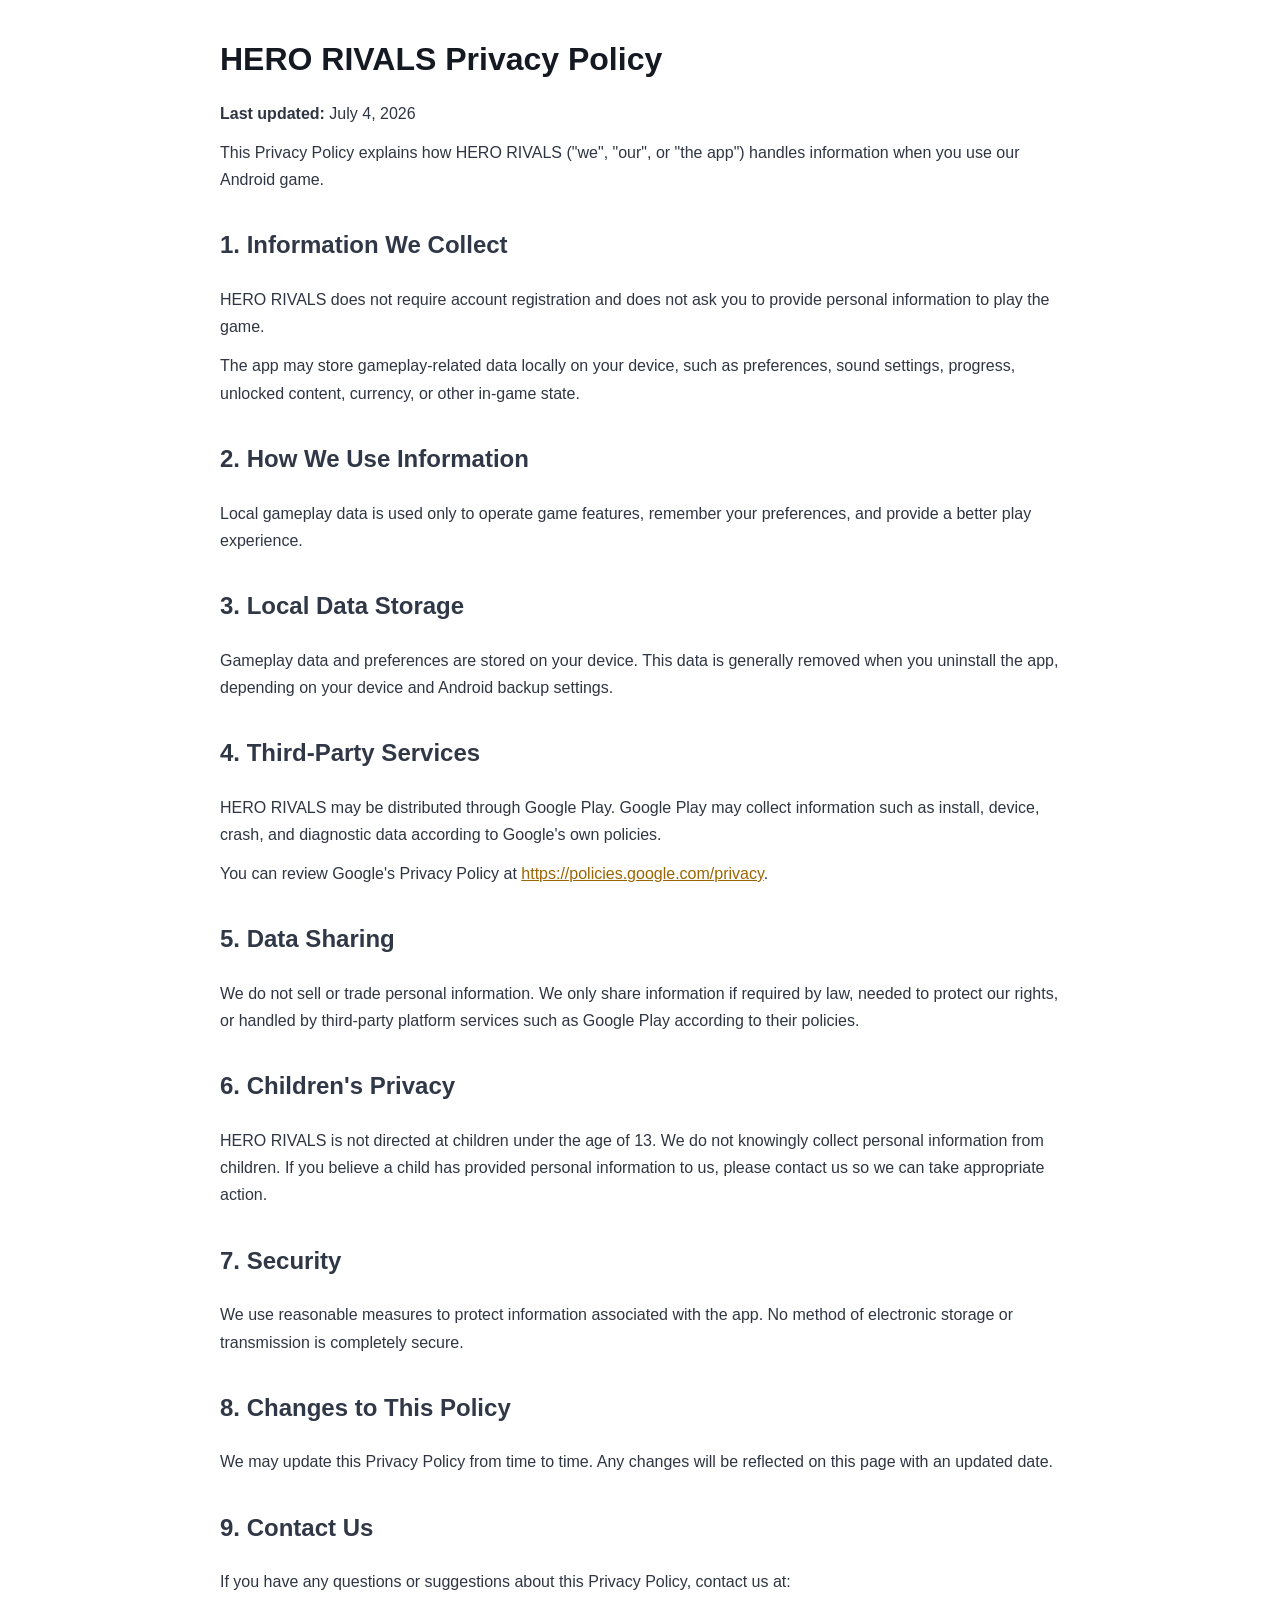
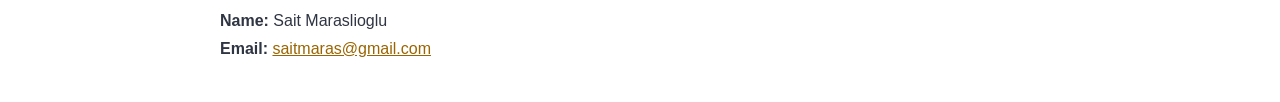
==== privacy-policy.html @ bdc84475 "Add files via upload" ====
<!DOCTYPE html>
<html lang="en">

<head>
  <meta charset="UTF-8" />
  <meta name="viewport" content="width=device-width, initial-scale=1.0" />
  <title>HERO RIVALS - Privacy Policy</title>
  <style>
    body {
      font-family: Arial, sans-serif;
      max-width: 840px;
      margin: 40px auto;
      padding: 0 20px;
      color: #2f3542;
      line-height: 1.7;
    }

    h1 {
      color: #151922;
      line-height: 1.2;
    }

    h2 {
      color: #303746;
      margin-top: 32px;
    }

    p {
      margin: 12px 0;
    }

    a {
      color: #9a6500;
    }
  </style>
</head>

<body>
  <h1>HERO RIVALS Privacy Policy</h1>
  <p><strong>Last updated:</strong> July 4, 2026</p>

  <p>
    This Privacy Policy explains how HERO RIVALS ("we", "our", or "the app")
    handles information when you use our Android game.
  </p>

  <h2>1. Information We Collect</h2>
  <p>
    HERO RIVALS does not require account registration and does not ask you to
    provide personal information to play the game.
  </p>
  <p>
    The app may store gameplay-related data locally on your device, such as
    preferences, sound settings, progress, unlocked content, currency, or other
    in-game state.
  </p>

  <h2>2. How We Use Information</h2>
  <p>
    Local gameplay data is used only to operate game features, remember your
    preferences, and provide a better play experience.
  </p>

  <h2>3. Local Data Storage</h2>
  <p>
    Gameplay data and preferences are stored on your device. This data is
    generally removed when you uninstall the app, depending on your device and
    Android backup settings.
  </p>

  <h2>4. Third-Party Services</h2>
  <p>
    HERO RIVALS may be distributed through Google Play. Google Play may collect
    information such as install, device, crash, and diagnostic data according to
    Google's own policies.
  </p>
  <p>
    You can review Google's Privacy Policy at
    <a href="https://policies.google.com/privacy" target="_blank" rel="noopener">https://policies.google.com/privacy</a>.
  </p>

  <h2>5. Data Sharing</h2>
  <p>
    We do not sell or trade personal information. We only share information if
    required by law, needed to protect our rights, or handled by third-party
    platform services such as Google Play according to their policies.
  </p>

  <h2>6. Children's Privacy</h2>
  <p>
    HERO RIVALS is not directed at children under the age of 13. We do not
    knowingly collect personal information from children. If you believe a child
    has provided personal information to us, please contact us so we can take
    appropriate action.
  </p>

  <h2>7. Security</h2>
  <p>
    We use reasonable measures to protect information associated with the app.
    No method of electronic storage or transmission is completely secure.
  </p>

  <h2>8. Changes to This Policy</h2>
  <p>
    We may update this Privacy Policy from time to time. Any changes will be
    reflected on this page with an updated date.
  </p>

  <h2>9. Contact Us</h2>
  <p>
    If you have any questions or suggestions about this Privacy Policy, contact
    us at:
  </p>
  <p>
    <strong>Name:</strong> Sait Maraslioglu<br />
    <strong>Email:</strong> <a href="mailto:saitmaras@gmail.com">saitmaras@gmail.com</a>
  </p>
</body>

</html>
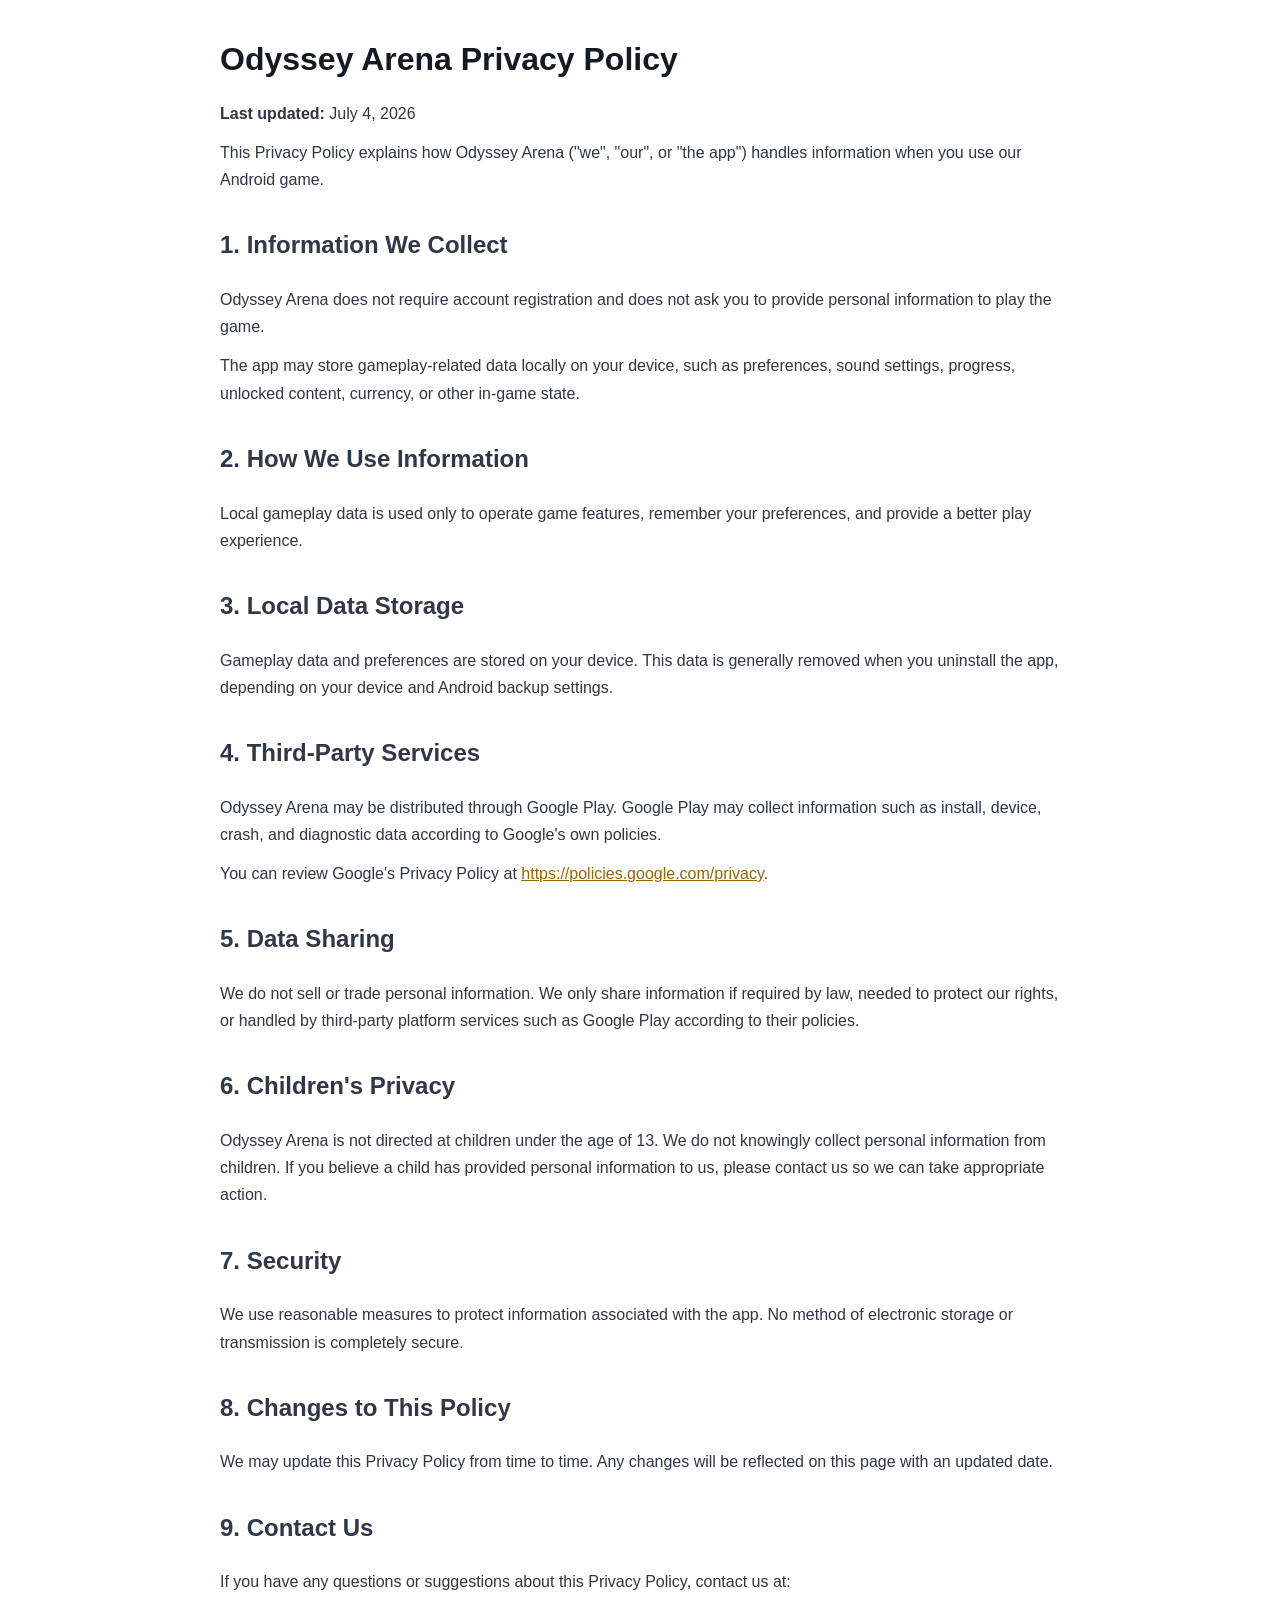
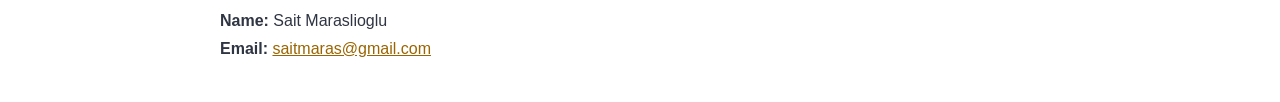
==== commit d6531bad: "Update privacy policy references from HERO RIVALS to Odyssey Arena" ====
--- a/privacy-policy.html
+++ b/privacy-policy.html
@@ -4,7 +4,7 @@
 <head>
   <meta charset="UTF-8" />
   <meta name="viewport" content="width=device-width, initial-scale=1.0" />
-  <title>HERO RIVALS - Privacy Policy</title>
+  <title>Odyssey Arena - Privacy Policy</title>
   <style>
     body {
       font-family: Arial, sans-serif;
@@ -36,17 +36,17 @@
 </head>
 
 <body>
-  <h1>HERO RIVALS Privacy Policy</h1>
+  <h1>Odyssey Arena Privacy Policy</h1>
   <p><strong>Last updated:</strong> July 4, 2026</p>
 
   <p>
-    This Privacy Policy explains how HERO RIVALS ("we", "our", or "the app")
+    This Privacy Policy explains how Odyssey Arena ("we", "our", or "the app")
     handles information when you use our Android game.
   </p>
 
   <h2>1. Information We Collect</h2>
   <p>
-    HERO RIVALS does not require account registration and does not ask you to
+    Odyssey Arena does not require account registration and does not ask you to
     provide personal information to play the game.
   </p>
   <p>
@@ -70,7 +70,7 @@
 
   <h2>4. Third-Party Services</h2>
   <p>
-    HERO RIVALS may be distributed through Google Play. Google Play may collect
+    Odyssey Arena may be distributed through Google Play. Google Play may collect
     information such as install, device, crash, and diagnostic data according to
     Google's own policies.
   </p>
@@ -88,7 +88,7 @@
 
   <h2>6. Children's Privacy</h2>
   <p>
-    HERO RIVALS is not directed at children under the age of 13. We do not
+    Odyssey Arena is not directed at children under the age of 13. We do not
     knowingly collect personal information from children. If you believe a child
     has provided personal information to us, please contact us so we can take
     appropriate action.
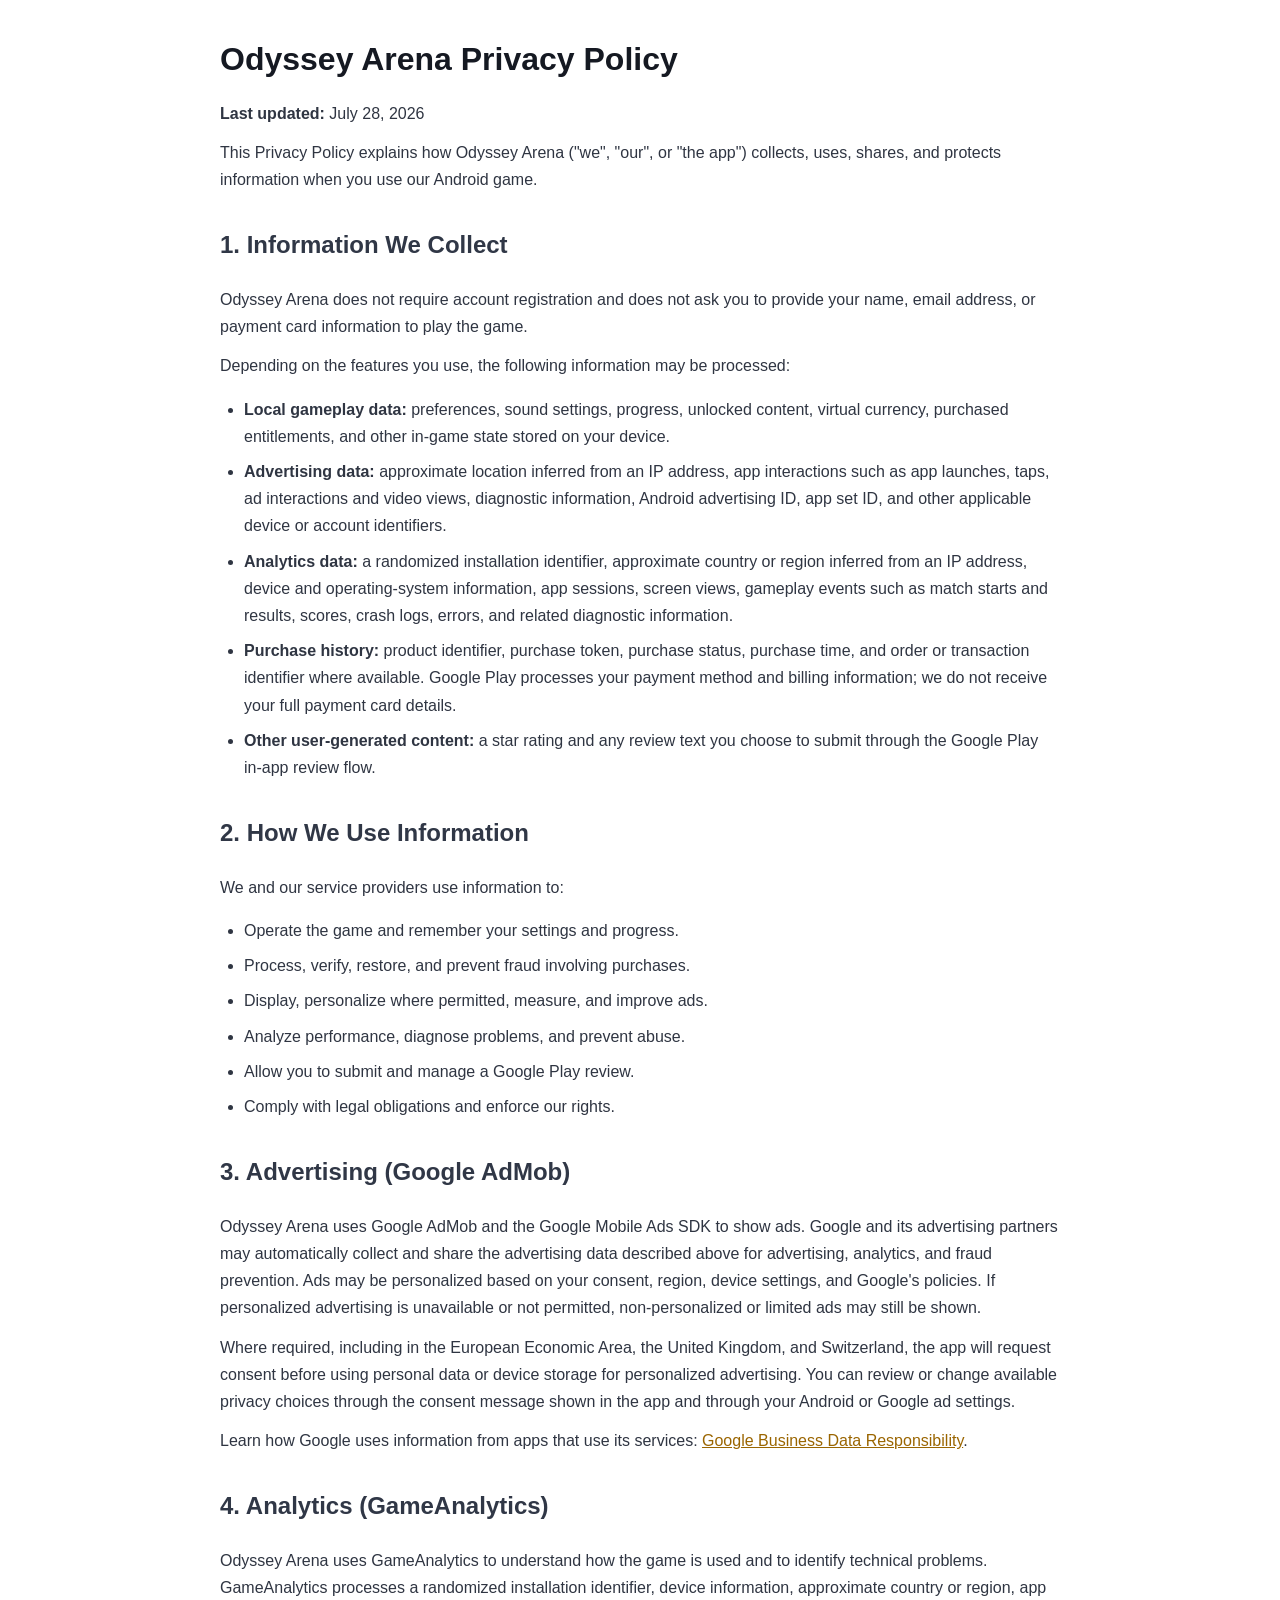
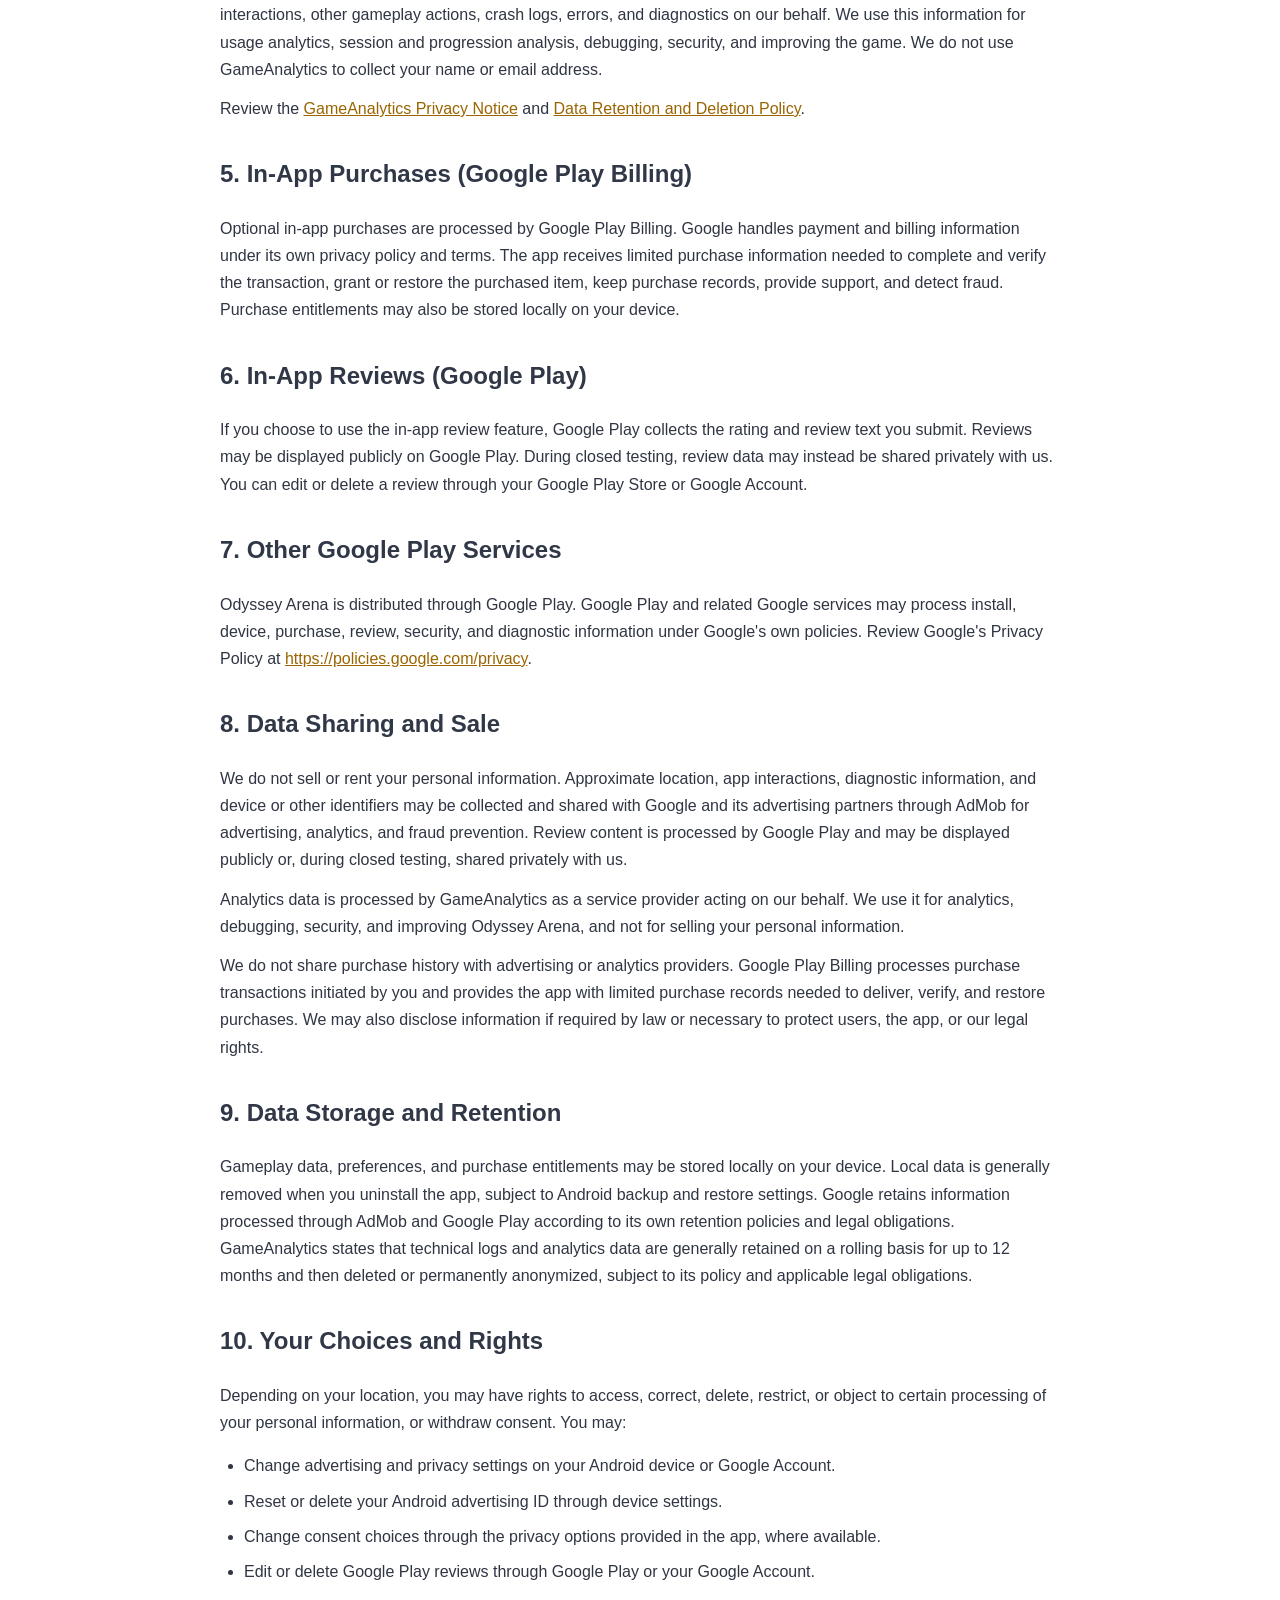
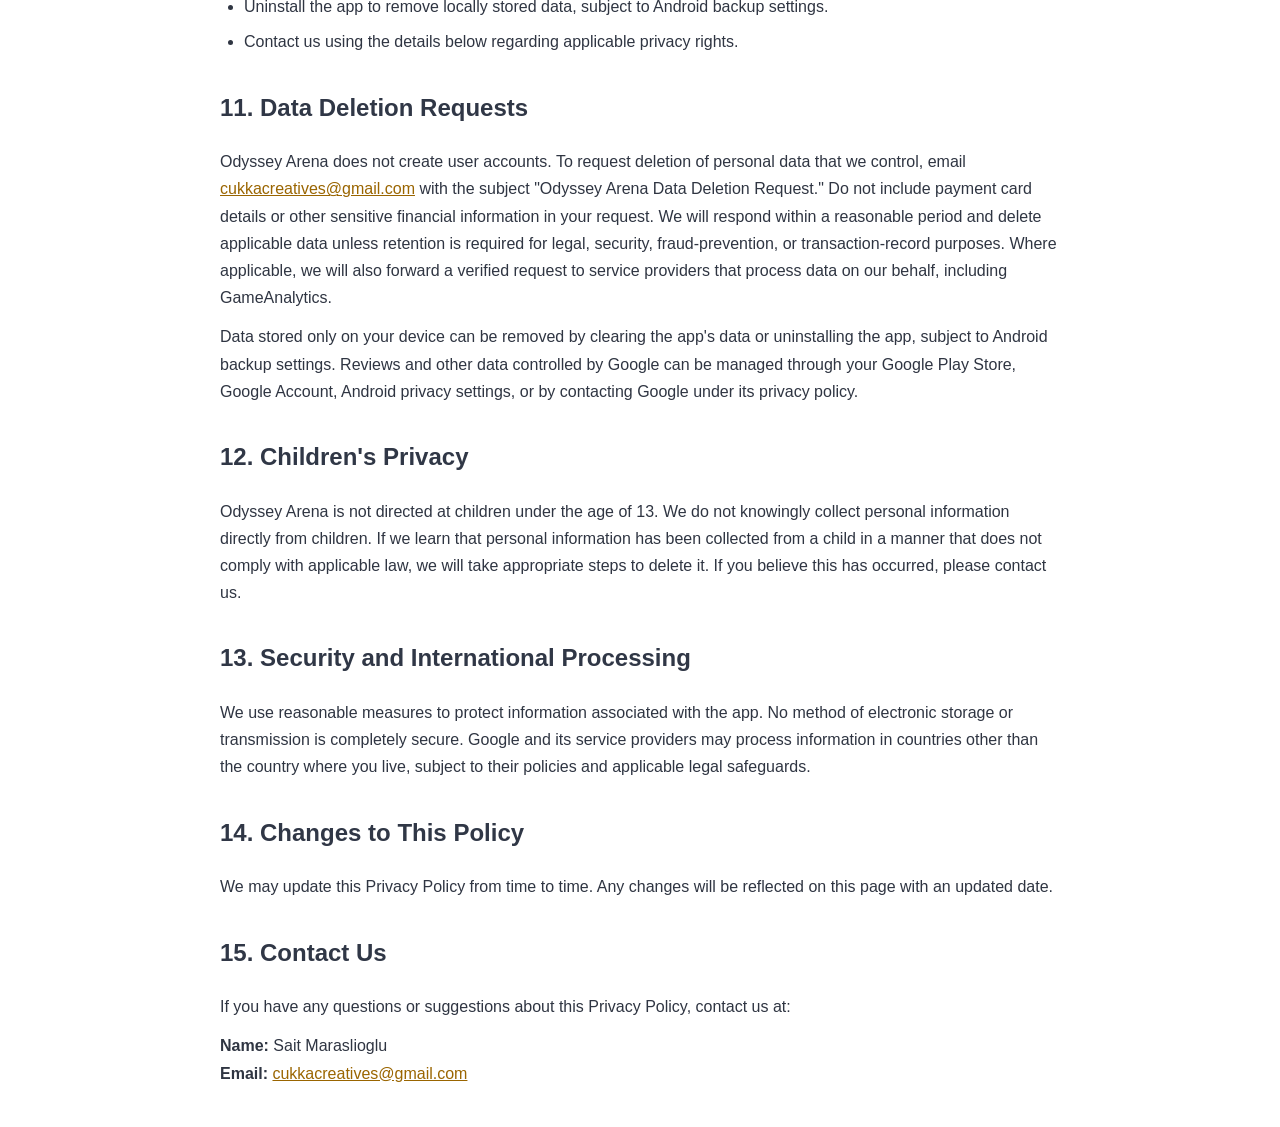
==== commit 4cc1988f: "Add files via upload" ====
--- a/privacy-policy.html
+++ b/privacy-policy.html
@@ -29,6 +29,14 @@
       margin: 12px 0;
     }
 
+    ul {
+      padding-left: 24px;
+    }
+
+    li {
+      margin: 8px 0;
+    }
+
     a {
       color: #9a6500;
     }
@@ -37,83 +45,235 @@
 
 <body>
   <h1>Odyssey Arena Privacy Policy</h1>
-  <p><strong>Last updated:</strong> July 4, 2026</p>
+  <p><strong>Last updated:</strong> July 28, 2026</p>
 
   <p>
     This Privacy Policy explains how Odyssey Arena ("we", "our", or "the app")
-    handles information when you use our Android game.
+    collects, uses, shares, and protects information when you use our Android
+    game.
   </p>
 
   <h2>1. Information We Collect</h2>
   <p>
     Odyssey Arena does not require account registration and does not ask you to
-    provide personal information to play the game.
-  </p>
-  <p>
-    The app may store gameplay-related data locally on your device, such as
-    preferences, sound settings, progress, unlocked content, currency, or other
-    in-game state.
-  </p>
+    provide your name, email address, or payment card information to play the
+    game.
+  </p>
+  <p>
+    Depending on the features you use, the following information may be
+    processed:
+  </p>
+  <ul>
+    <li>
+      <strong>Local gameplay data:</strong> preferences, sound settings,
+      progress, unlocked content, virtual currency, purchased entitlements, and
+      other in-game state stored on your device.
+    </li>
+    <li>
+      <strong>Advertising data:</strong> approximate location inferred from an
+      IP address, app interactions such as app launches, taps, ad interactions
+      and video views, diagnostic information, Android advertising ID, app set
+      ID, and other applicable device or account identifiers.
+    </li>
+    <li>
+      <strong>Analytics data:</strong> a randomized installation identifier,
+      approximate country or region inferred from an IP address, device and
+      operating-system information, app sessions, screen views, gameplay events
+      such as match starts and results, scores, crash logs, errors, and related
+      diagnostic information.
+    </li>
+    <li>
+      <strong>Purchase history:</strong> product identifier, purchase token,
+      purchase status, purchase time, and order or transaction identifier where
+      available. Google Play processes your payment method and billing
+      information; we do not receive your full payment card details.
+    </li>
+    <li>
+      <strong>Other user-generated content:</strong> a star rating and any
+      review text you choose to submit through the Google Play in-app review
+      flow.
+    </li>
+  </ul>
 
   <h2>2. How We Use Information</h2>
-  <p>
-    Local gameplay data is used only to operate game features, remember your
-    preferences, and provide a better play experience.
-  </p>
-
-  <h2>3. Local Data Storage</h2>
-  <p>
-    Gameplay data and preferences are stored on your device. This data is
-    generally removed when you uninstall the app, depending on your device and
-    Android backup settings.
-  </p>
-
-  <h2>4. Third-Party Services</h2>
-  <p>
-    Odyssey Arena may be distributed through Google Play. Google Play may collect
-    information such as install, device, crash, and diagnostic data according to
-    Google's own policies.
-  </p>
-  <p>
-    You can review Google's Privacy Policy at
+  <p>We and our service providers use information to:</p>
+  <ul>
+    <li>Operate the game and remember your settings and progress.</li>
+    <li>Process, verify, restore, and prevent fraud involving purchases.</li>
+    <li>Display, personalize where permitted, measure, and improve ads.</li>
+    <li>Analyze performance, diagnose problems, and prevent abuse.</li>
+    <li>Allow you to submit and manage a Google Play review.</li>
+    <li>Comply with legal obligations and enforce our rights.</li>
+  </ul>
+
+  <h2>3. Advertising (Google AdMob)</h2>
+  <p>
+    Odyssey Arena uses Google AdMob and the Google Mobile Ads SDK to show ads.
+    Google and its advertising partners may automatically collect and share the
+    advertising data described above for advertising, analytics, and fraud
+    prevention. Ads may be personalized based on your consent, region, device
+    settings, and Google's policies. If personalized advertising is unavailable
+    or not permitted, non-personalized or limited ads may still be shown.
+  </p>
+  <p>
+    Where required, including in the European Economic Area, the United Kingdom,
+    and Switzerland, the app will request consent before using personal data or
+    device storage for personalized advertising. You can review or change
+    available privacy choices through the consent message shown in the app and
+    through your Android or Google ad settings.
+  </p>
+  <p>
+    Learn how Google uses information from apps that use its services:
+    <a href="https://business.safety.google/privacy/" target="_blank" rel="noopener">Google Business Data Responsibility</a>.
+  </p>
+
+  <h2>4. Analytics (GameAnalytics)</h2>
+  <p>
+    Odyssey Arena uses GameAnalytics to understand how the game is used and to
+    identify technical problems. GameAnalytics processes a randomized
+    installation identifier, device information, approximate country or region,
+    app interactions, other gameplay actions, crash logs, errors, and
+    diagnostics on our behalf. We use this information for usage analytics,
+    session and progression analysis, debugging, security, and improving the
+    game. We do not use GameAnalytics to collect your name or email address.
+  </p>
+  <p>
+    Review the
+    <a href="https://www.gameanalytics.com/trust/privacy-notice" target="_blank" rel="noopener">GameAnalytics Privacy Notice</a>
+    and
+    <a href="https://www.gameanalytics.com/trust/data-retention-and-deletion-policy" target="_blank" rel="noopener">Data Retention and Deletion Policy</a>.
+  </p>
+
+  <h2>5. In-App Purchases (Google Play Billing)</h2>
+  <p>
+    Optional in-app purchases are processed by Google Play Billing. Google
+    handles payment and billing information under its own privacy policy and
+    terms. The app receives limited purchase information needed to complete and
+    verify the transaction, grant or restore the purchased item, keep purchase
+    records, provide support, and detect fraud. Purchase entitlements may also
+    be stored locally on your device.
+  </p>
+
+  <h2>6. In-App Reviews (Google Play)</h2>
+  <p>
+    If you choose to use the in-app review feature, Google Play collects the
+    rating and review text you submit. Reviews may be displayed publicly on
+    Google Play. During closed testing, review data may instead be shared
+    privately with us. You can edit or delete a review through your Google Play
+    Store or Google Account.
+  </p>
+
+  <h2>7. Other Google Play Services</h2>
+  <p>
+    Odyssey Arena is distributed through Google Play. Google Play and related
+    Google services may process install, device, purchase, review, security, and
+    diagnostic information under Google's own policies. Review
+    Google's Privacy Policy at
     <a href="https://policies.google.com/privacy" target="_blank" rel="noopener">https://policies.google.com/privacy</a>.
   </p>
 
-  <h2>5. Data Sharing</h2>
-  <p>
-    We do not sell or trade personal information. We only share information if
-    required by law, needed to protect our rights, or handled by third-party
-    platform services such as Google Play according to their policies.
-  </p>
-
-  <h2>6. Children's Privacy</h2>
+  <h2>8. Data Sharing and Sale</h2>
+  <p>
+    We do not sell or rent your personal information. Approximate location, app
+    interactions, diagnostic information, and device or other identifiers may
+    be collected and shared with Google and its advertising partners through
+    AdMob for advertising, analytics, and fraud prevention. Review content is
+    processed by Google Play and may be displayed publicly or, during closed
+    testing, shared privately with us.
+  </p>
+  <p>
+    Analytics data is processed by GameAnalytics as a service provider acting
+    on our behalf. We use it for analytics, debugging, security, and improving
+    Odyssey Arena, and not for selling your personal information.
+  </p>
+  <p>
+    We do not share purchase history with advertising or analytics providers.
+    Google Play Billing processes purchase transactions initiated by you and
+    provides the app with limited purchase records needed to deliver, verify,
+    and restore purchases. We may also disclose information if required by law
+    or necessary to protect users, the app, or our legal rights.
+  </p>
+
+  <h2>9. Data Storage and Retention</h2>
+  <p>
+    Gameplay data, preferences, and purchase entitlements may be stored locally
+    on your device. Local data is generally removed when you uninstall the app,
+    subject to Android backup and restore settings. Google retains information
+    processed through AdMob and Google Play according to its own retention
+    policies and legal obligations. GameAnalytics states that technical logs
+    and analytics data are generally retained on a rolling basis for up to 12
+    months and then deleted or permanently anonymized, subject to its policy
+    and applicable legal obligations.
+  </p>
+
+  <h2>10. Your Choices and Rights</h2>
+  <p>
+    Depending on your location, you may have rights to access, correct, delete,
+    restrict, or object to certain processing of your personal information, or
+    withdraw consent. You may:
+  </p>
+  <ul>
+    <li>Change advertising and privacy settings on your Android device or Google Account.</li>
+    <li>Reset or delete your Android advertising ID through device settings.</li>
+    <li>Change consent choices through the privacy options provided in the app, where available.</li>
+    <li>Edit or delete Google Play reviews through Google Play or your Google Account.</li>
+    <li>Uninstall the app to remove locally stored data, subject to Android backup settings.</li>
+    <li>Contact us using the details below regarding applicable privacy rights.</li>
+  </ul>
+
+  <h2 id="data-deletion">11. Data Deletion Requests</h2>
+  <p>
+    Odyssey Arena does not create user accounts. To request deletion of
+    personal data that we control, email
+    <a href="mailto:cukkacreatives@gmail.com?subject=Odyssey%20Arena%20Data%20Deletion%20Request">cukkacreatives@gmail.com</a>
+    with the subject "Odyssey Arena Data Deletion Request." Do not include
+    payment card details or other sensitive financial information in your
+    request. We will respond within a reasonable period and delete applicable
+    data unless retention is required for legal, security, fraud-prevention, or
+    transaction-record purposes. Where applicable, we will also forward a
+    verified request to service providers that process data on our behalf,
+    including GameAnalytics.
+  </p>
+  <p>
+    Data stored only on your device can be removed by clearing the app's data or
+    uninstalling the app, subject to Android backup settings. Reviews and other
+    data controlled by Google can be managed through your Google Play Store,
+    Google Account, Android privacy settings, or by contacting Google under its
+    privacy policy.
+  </p>
+
+  <h2>12. Children's Privacy</h2>
   <p>
     Odyssey Arena is not directed at children under the age of 13. We do not
-    knowingly collect personal information from children. If you believe a child
-    has provided personal information to us, please contact us so we can take
-    appropriate action.
-  </p>
-
-  <h2>7. Security</h2>
+    knowingly collect personal information directly from children. If we learn
+    that personal information has been collected from a child in a manner that
+    does not comply with applicable law, we will take appropriate steps to
+    delete it. If you believe this has occurred, please contact us.
+  </p>
+
+  <h2>13. Security and International Processing</h2>
   <p>
     We use reasonable measures to protect information associated with the app.
     No method of electronic storage or transmission is completely secure.
-  </p>
-
-  <h2>8. Changes to This Policy</h2>
+    Google and its service providers may process information in countries other
+    than the country where you live, subject to their policies and applicable
+    legal safeguards.
+  </p>
+
+  <h2>14. Changes to This Policy</h2>
   <p>
     We may update this Privacy Policy from time to time. Any changes will be
     reflected on this page with an updated date.
   </p>
 
-  <h2>9. Contact Us</h2>
+  <h2>15. Contact Us</h2>
   <p>
     If you have any questions or suggestions about this Privacy Policy, contact
     us at:
   </p>
   <p>
     <strong>Name:</strong> Sait Maraslioglu<br />
-    <strong>Email:</strong> <a href="mailto:saitmaras@gmail.com">saitmaras@gmail.com</a>
+    <strong>Email:</strong> <a href="mailto:cukkacreatives@gmail.com">cukkacreatives@gmail.com</a>
   </p>
 </body>
 
